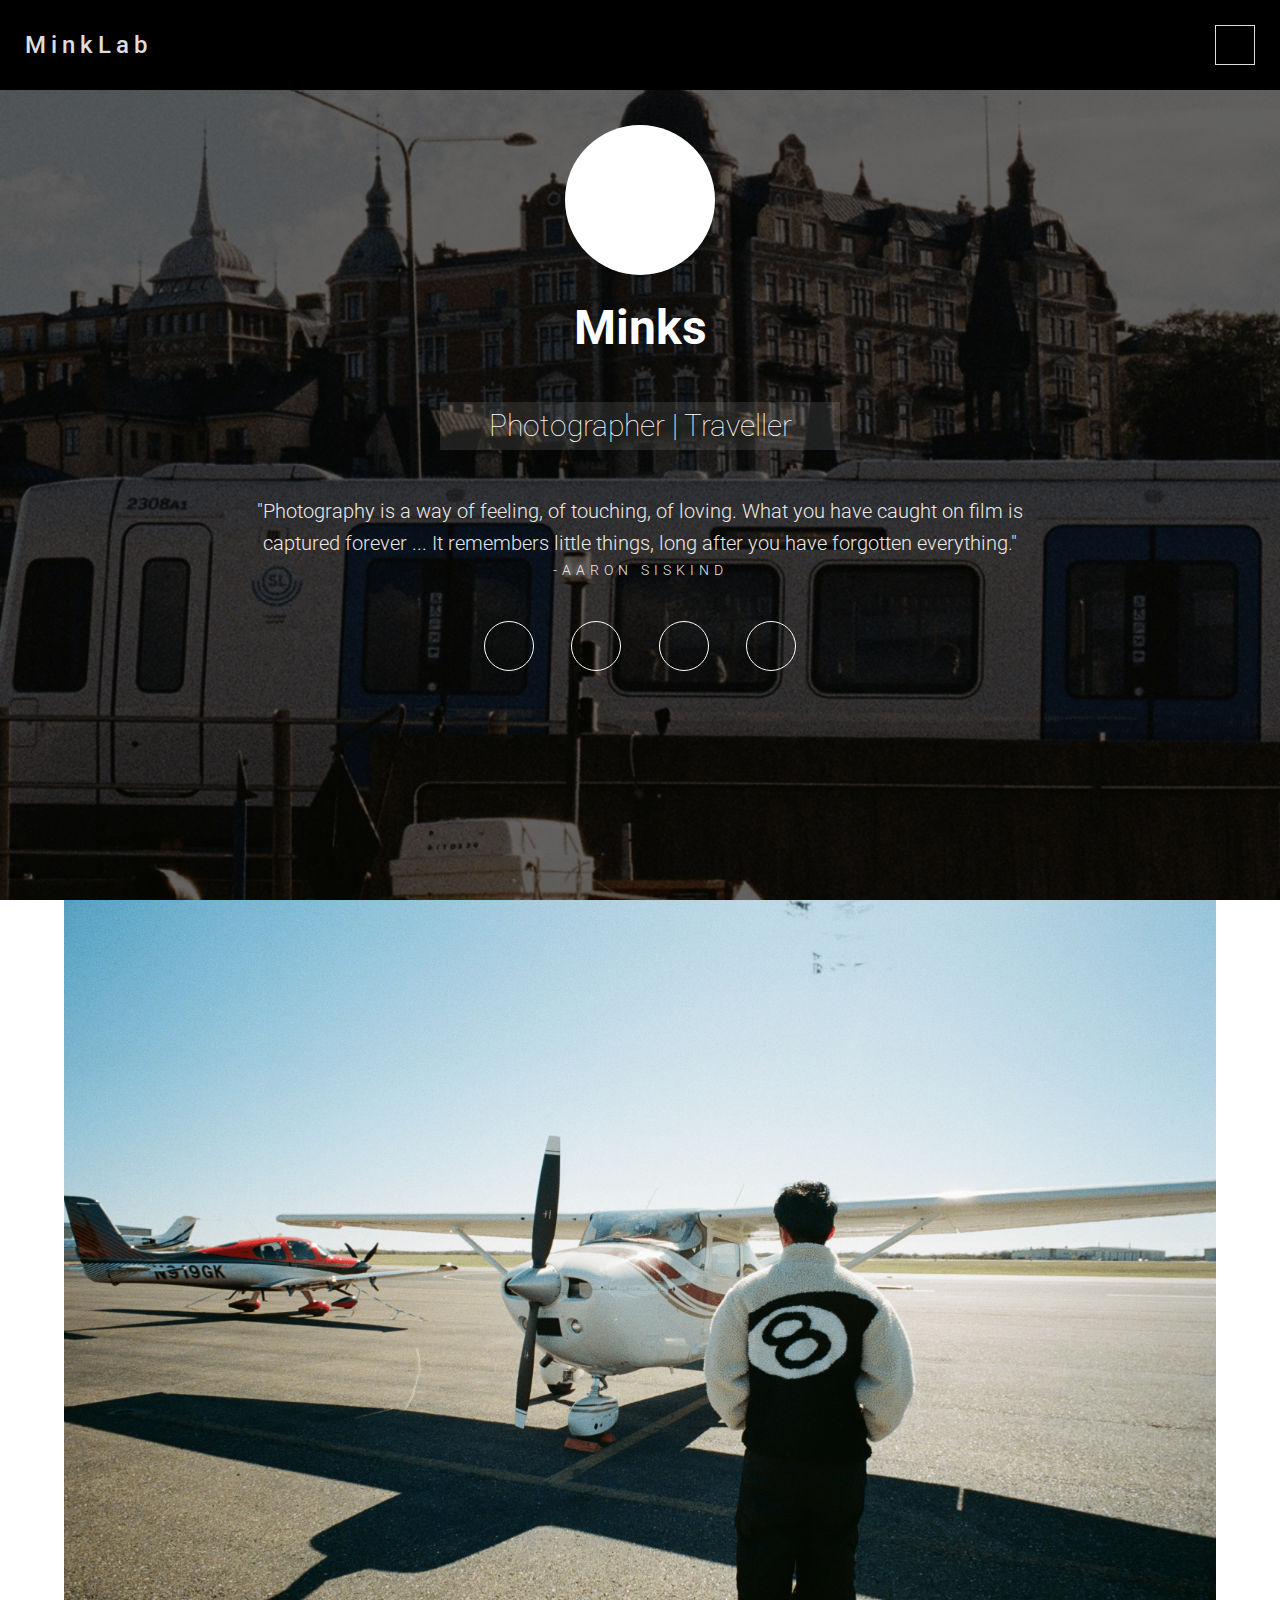
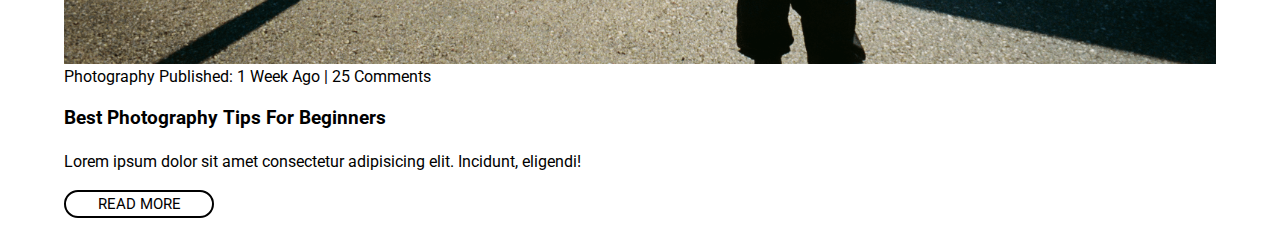
==== blog.html @ 10f5ee4d "changed stylesheet link to style css" ====
<!DOCTYPE html>
<html>
    <head>
        <meta charset="utf-8">
        <meta http-equiv="X-UA-Compatible" content="IE=edge">
        <title>Photography Site</title>
        <meta name = "viewport" content = "width=device-width, intial-scale=1.0">
        <link rel="stylesheet" href="style.css">
        <script src="https://kit.fontawesome.com/dbed6b6114.js" crossorigin="anonymous"></script>
    </head>
    <body>

        <header class = "header">
            <div class = "nav-section">
                <div class = "brand-and-navBtn">
                    <span class = "brand-name">
                        MinkLab
                    </span>
                    <span class = "navBtn flex">
                        <i class = "fas fa-bars"></i>
                    </span>
                </div>

                <nav class = "top-nav">
                    <ul>
                        <li><a href = "index.html">Home</a></li>
                        <li><a href = "gallery.html">Gallery</a></li>
                        <li><a href = "blog.html"  class = "active">Blog</a></li>
                        <li><a href = "contact.html">Contact</a></li>
                    </ul>
                </nav>
                <span class = "search-icon">
                    <i class = "fas fa-search"></i>
                </span>
            </div>

            <div class = "container about">
                <div class = "about-content">
                    <div class = "about-img flex">
                        <img src = "images/about-img.jpg" alt = "photographer img">
                    </div>
                    <h2>Minks</h2>
                    <h3>Photographer | Traveller</h3>
                    <blockquote>
                        "Photography is a way of feeling, of touching, of loving. What you have caught on film is captured forever ... It remembers little things, long after you have forgotten everything."
                        <span>-Aaron Siskind</span>
                    </blockquote>
                </div>

                <div class = "social-icons">
                    <ul>
                        <li>
                            <a href = "#"><i class = "fab fa-facebook"></i></a>
                        </li>
                        <li>
                            <a href = "#"><i class = "fab fa-twitter"></i></a>
                        </li>
                        <li>
                            <a href = "#"><i class = "fab fa-instagram"></i></a>
                        </li>
                        <li>
                            <a href = "#"><i class = "fab fa-pinterest"></i></a>
                        </li>
                    </ul>
                </div>
            </div>
        </header>

        <section class = "section-four">
            <div class = "container">
                <div class = "blogs">
                    <div class = "blog-wrapper-lg">
                        <!-- single blog post -->
                        <div class = "blog">
                            <img src = "images/bg1.png">
                            <div class = "blog-content">
                                <span class = "badge">Photography</span>
                                <span class = "misc-info">
                                    Published: 1 Week Ago | 25 Comments
                                </span>
                                <h3 class = "blog-title">
                                    Best Photography Tips For Beginners
                                </h3>
                                <p class = "blog-text">
                                    Lorem ipsum dolor sit amet consectetur adipisicing elit. Incidunt, eligendi!
                                </p>
                                <a href = "#" class = "btn">Read More</a>
                            </div>
                        </div>
---- style.css ----
@import url('https://fonts.googleapis.com/css2?family=Roboto:ital,wght@0,100;0,300;0,400;0,500;0,700;0,900;1,100;1,300;1,400;1,500;1,700;1,900&display=swap');

:root{
    --white: #ddd;
    --dark: #000000;
    --lightGrey: #474b4f;
    --lightgreen: #000000;
    --darkgreen: #000000;
    --transition: all 0.5s ease;
}

*{
    padding: 0;
    margin: 0;
    box-sizing: border-box;
    font-family: 'Roboto', sans-serif;
}

body{ 
    line-height: 1.6;

}
img {
    width: 100%;
    display: block;
}
ul li {
    list-style: none;
}
a{
    text-decoration: none;
    color: #000
}
h1, h2, h3, h4, h5, h6, p{
    margin: 15px 0;
}

.flex{
    display: flex;
    justify-content: center;
    align-items: center;

}

.container{
    width: 90vw;
    margin: 0 auto;
}

.btn{
    background: var(--darkgreen);
    border: none;
    display: block;
    width: 150px;
    text-align: center;
    color: var(--darkgreen);
    text-transform: uppercase;
    background: transparent;
    font-size: 15px;
    padding: 2px solid;
    border: 2px solid var(--darkgreen);
    border-radius: 25px;
    margin: 15px 0;
    transition: var(--transition);
}
.active{
    color: var(--lightGreen)!important;
}
.header{
    min-height: 100vh;
    background: linear-gradient(rgba(0, 0, 0, 0.6), rgba(0, 0, 0, 0.6)), url("images/bg6.png") center/cover no-repeat;
    color: #fff;
}
.top-nav a{
    color: #fff;
}
.brand-and-navBtn{
    background: #000;
    position: relative;
    z-index: 999;
    height: 90px;
    display: flex;
    justify-content: space-between;
    align-items: center;
    font-weight: 500;
    font-size: 24px;
    padding: 15px 25px;
    color: var(--white);
}
.brand-name{
    letter-spacing: 5px;
    cursor: pointer;
}
.navBtn{
    width: 40px;
    height: 40px;
    border: 1px solid var(--white);
    cursor: pointer;
}
.navBtn:hover{
    background: #fff;
    color: #000;
    transition: var(--transition);
}
.top-nav{
    background: #000;
    transform: translateY(-600px);
    transition: var(--transition);
}
.showNav{
    transform: translateY(0);
}
.search-icon{
    display: none;
}
.top-nav ul li{
    padding: 10px 0;
}
.top-nav ul a{
    position: relative;
    font-weight: 500;
    font-size: 18px;
    text-align: center;
    display: block;
}
.top-nav ul a::after{
    content: "";
    height: 2px;
    background: var(--lightGreen);
    position: absolute;
    bottom: -5px;
    left: 50%;
    transform: translateX(-50%);
    width: 0;
    transition: var(--transition);
}
.top-nav ul a:hover::after{
    width: 100px;
}
.about{
    margin-top: -160px;
}.about-content img{
    width: 140px;
    height: 140px;
    border-radius: 50%;
}
.about-img{
    background: #fff;
    width: 150px;
    height: 150px;
    margin: 0 auto;
    border-radius: 50%;
}
.about-content h2{
    font-size: 48px;
    text-align: center;
    margin-bottom: 35px;
    color: var(--lightGreen);
}
.about-content h3{
    color: #fff;
    font-size: 30px;
    font-weight: 100;
    background: rgba(255, 255, 255, 0.1);
    width: 400px;
    margin: 35px auto;
    text-align: center;
}
blockquote{
    font-size: 20px;
    font-weight: 300;
    opacity: 0.9;
    width: 60vw;
    margin: 45px auto 15px auto;
    text-align: center;
}
blockquote span{
    font-size: 14px;
    text-transform: uppercase;
    color: var(--darkGreen);
    font-weight: 300;
    letter-spacing: 5px;
    display: block;
}
.social-icons{
    width: 350px;
    margin: 40px auto 0 auto;
    padding-bottom: 30px;
}
.social-icons ul a{
    color: #fff;
    font-size: 30px;
    display: block;
    width: 50px;
    height: 50px;
    border: 1px solid #fff;
    border-radius: 50%;
    display: flex;
    justify-content: center;
    align-items: center;
    transition: var(--transition);
}
.social-icons ul{
    display: flex;
    justify-content: space-around;
}
.social-icons ul a:hover{
    background: var(--lightGreen);
    border-color: var(--lightGreen);
}



.section-one{
    margin: 40px 0;
    min-height: 100vh;
}
.sec-one-left{
    height: 100vh;
    background: url("images/bg1.png") center/cover no-repeat;
    box-shadow: 0px 0px 14px -1px rgba(0, 0, 0, 0.75);
    -webkit-box-shadow: 0px 0px 14px -1px rgba(0, 0, 0, 0.75);
    -moz-box-shadow: 0px 0px 14px -1px rgba(0, 0, 0, 0.75);
}
.sec-one-left div{
    color: #fff;
    height: 100%;
    display: flex;
    flex-direction: column;
    justify-content: flex-end;
    padding: 30px;
}
.sec-one-left div h3{
    font-size: 28px;
    opacity: 0.9;
}
.sec-one-left div p{
    font-weight: 300;
    opacity: 0.8;
}
.sec-one-right h3{
    color: var(--lightGrey);
}
.sec-one-right >h3{
    text-align: center;
}
.sec-one-right p{
    opacity: 0.9;
    font-weight: 300;
}
.work-content{
    margin: 50px 0;
}
.work-imgs{
    display: grid;
    grid-template-columns: repeat(2, 1fr);
    grid-column-gap: 20px;
}
.work-img-1{
    background: linear-gradient(rgba(0, 0, 0, 0), rgba(0, 0, 0, 0.6)), url("images/bg6.png") center/cover no-repeat;
    height: 400px;
    transition: var(--transition);
}
.work-img-2{
    background: linear-gradient(rgba(0, 0, 0, 0), rgba(0, 0, 0, 0.6)), url("images/bg7.png") center/cover no-repeat;
    height: 400px;
    transition: var(--transition);
}
.work-imgs div:hover{
    box-shadow: 0 0 8px #000;
    -webkit-box-shadow: 0 0 8px #000;
    -moz-box-shadow: 0 0 8px #000;
}.section-two{
    margin: 40px 0;
}
.section-two h2{
    text-align: center;
    font-size: 40px;
}
.section-two span{
    color: var(--darkGrey);
    text-align: center;
    display: block;
    font-size: 20px;
    margin-bottom: 30px;
}
.insta-imgs{
    display: grid;
    grid-template-columns: repeat(2, 1fr);
}
.insta-imgs > div{
    position: relative;
}
.icon-overlay{
    position: absolute;
    color: #fff;
    top: 0;
    left: 0;
    width: 100%;
    height: 100%;
    font-size: 50px;
    background: rgba(0, 0, 0, 0.4);
    opacity: 0;
    transition: var(--transition);
}
.insta-imgs > div:hover .icon-overlay{
    opacity: 1;
}


.section-three{
    margin: 40px 0;
}






.footer{
    background: var(--dark);
    color: #ffffff;
    padding: 40px 0;
    text-align: center;
}
.footer-container > div{
    margin: 40px 0;
}
.footer-container h2{
    color: var(--lightGreen);
    font-size: 36px;
    font-weight: 500;
    letter-spacing: 7px;
}
.footer-container p{
    opacity: 0.7;
}
.subs{
    background: #000000;
    width: 350px;
    display: flex;
    justify-content: space-between;
    align-items: center;
    margin: 30px auto;
}
.subs i{
    font-size: 26px;
    flex: 10%;
    display: block;
}
.subs input{
    flex: 60%;
    background: transparent;
    border: none;
    font-size: 16px;
    padding: 0 5px;
    outline: 0;
    color: #fff;
}
.subs button{
    flex: 30%;
    font-size: 16px;
    padding: 15px 0;
    font-weight: bold;
    background: var(--lightGreen);
    border: none;
    transition: var(--transition);
    cursor: pointer;
}
.subs button:hover{
    color: #fff;
}
.footer > p{
    text-align: center;
    font-size: 14px;
}

.section-three{
    margin: 40px 0;
}
.single-img{
    position: relative;
    margin: 10px;
}
.single-img-content{
    position: absolute;
    bottom: 0;
    left: 0;
    right: 0;
    color: #fff;
    padding: 5px 30px;
    background: rgba(0, 0, 0, 0.7);
}

.single-img-content h3{
    font-size: 18px;
    font-weight: 300;
    text-transform: uppercase;
}
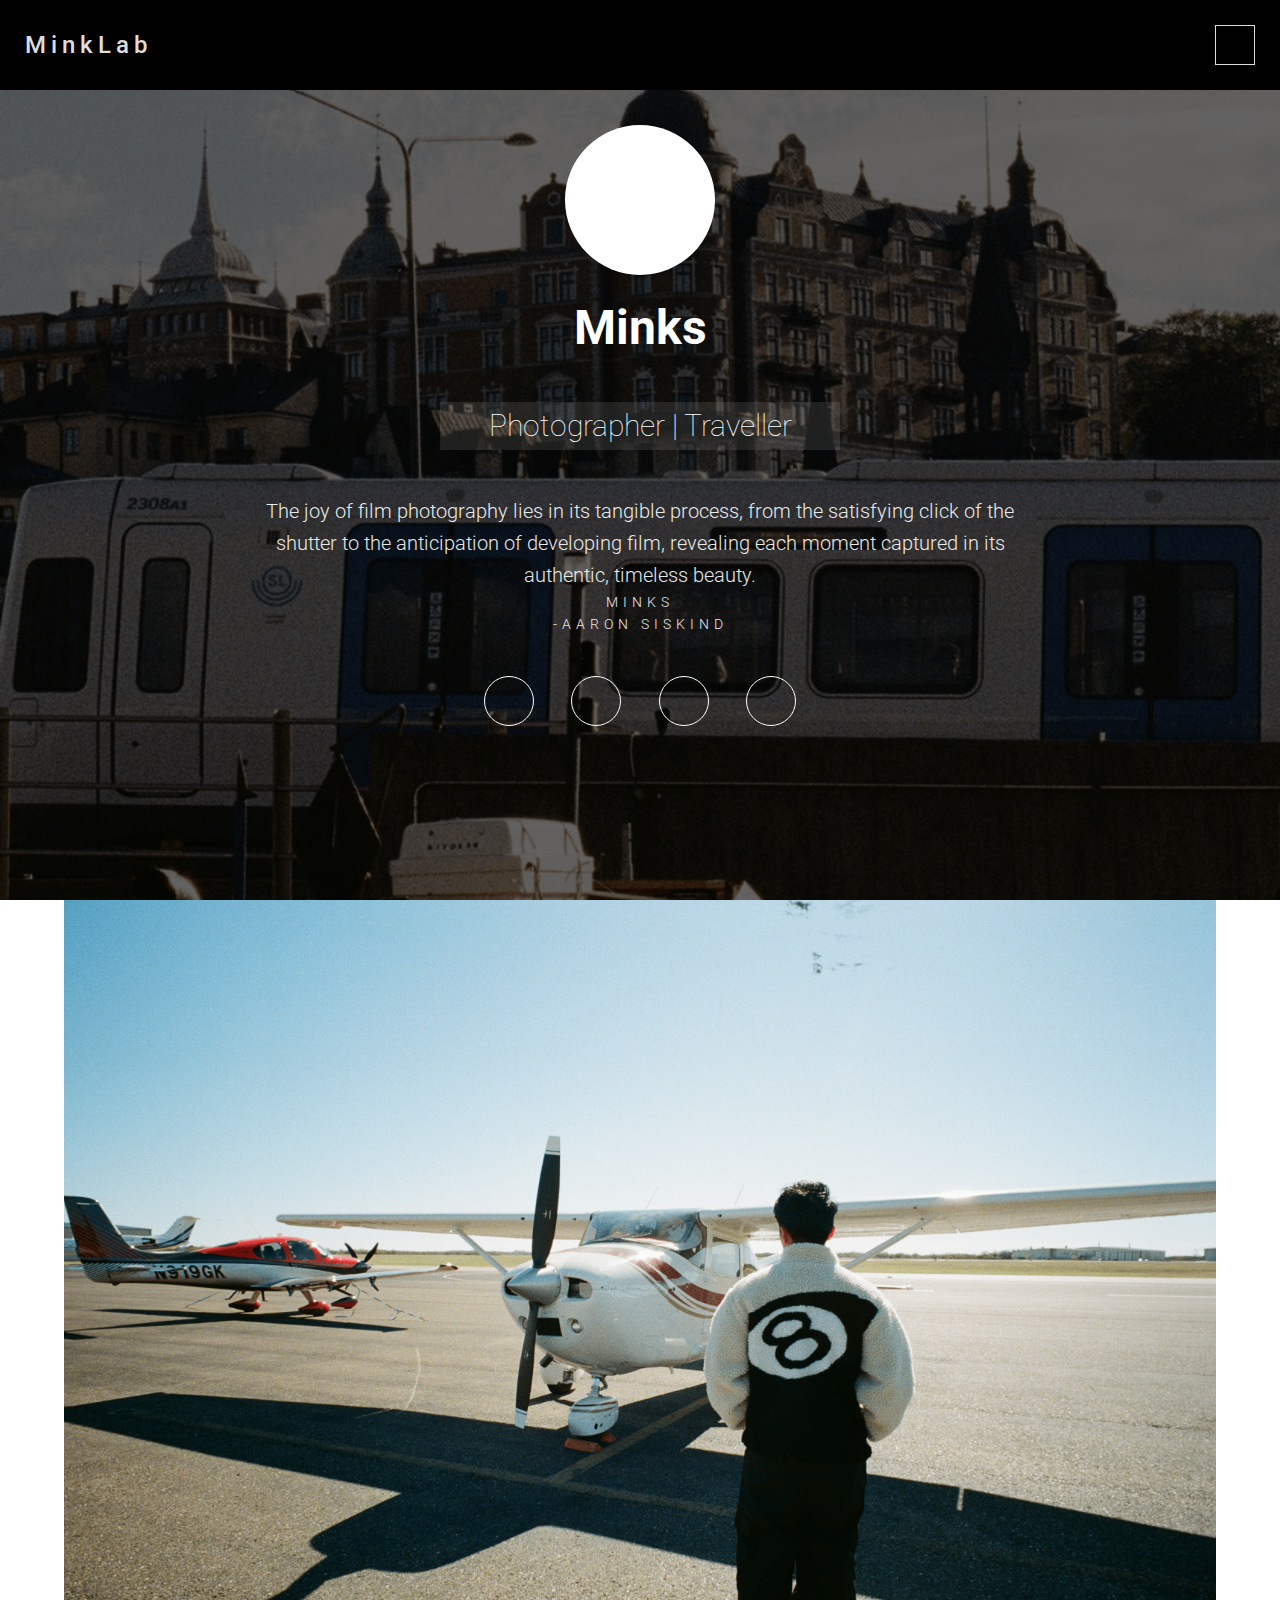
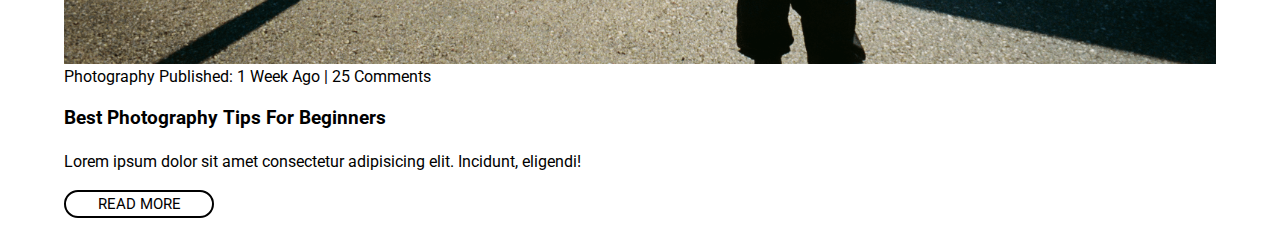
==== commit a7c30962: "quote change" ====
--- a/blog.html
+++ b/blog.html
@@ -37,12 +37,12 @@
             <div class = "container about">
                 <div class = "about-content">
                     <div class = "about-img flex">
-                        <img src = "images/about-img.jpg" alt = "photographer img">
+                        <img src = "images/pfp1.png" alt = "photographer img">
                     </div>
                     <h2>Minks</h2>
                     <h3>Photographer | Traveller</h3>
                     <blockquote>
-                        "Photography is a way of feeling, of touching, of loving. What you have caught on film is captured forever ... It remembers little things, long after you have forgotten everything."
+                        The joy of film photography lies in its tangible process, from the satisfying click of the shutter to the anticipation of developing film, revealing each moment captured in its authentic, timeless beauty.                        <span>Minks</span>
                         <span>-Aaron Siskind</span>
                     </blockquote>
                 </div>
@@ -70,7 +70,7 @@
             <div class = "container">
                 <div class = "blogs">
                     <div class = "blog-wrapper-lg">
-                        <!-- single blog post -->
+                        
                         <div class = "blog">
                             <img src = "images/bg1.png">
                             <div class = "blog-content">
--- a/style.css
+++ b/style.css
@@ -396,4 +396,62 @@
     font-size: 18px;
     font-weight: 300;
     text-transform: uppercase;
-}+}
+
+/*** contact.html ***/
+
+.section-five{
+    margin: 40px 0;
+}
+.section-five .container div{
+    margin: 20px 0;
+}
+.contact-top{
+    text-align: center;
+}
+.contact-top h3{
+    font-size: 28px;
+}
+.contact-top p{
+    font-weight: 300;
+    width: 70%;
+    margin: 0 auto;
+}
+.contact-middle div{
+    text-align: center;
+    padding: 25px 0;
+    background: var(--dark);
+    color: #fff;
+}
+.contact-middle div span{
+    display: block;
+}
+.contact-icon{
+    font-size: 30px;
+}
+.contact-middle div span:nth-child(2){
+    font-size: 18px;
+    font-weight: bold;
+}
+.contact-middle div p{
+    font-weight: 300;
+    opacity: 0.7;
+}
+.contact-bottom{
+    margin-top: 50px!important;
+}
+.form input[type = "text"], .form input[type = "email"], .form textarea{
+    width: 100%;
+    font-size: 16px;
+    padding: 10px 15px;
+    margin: 10px 0;
+    border: 1px solid var(--lightGreen);
+    outline: none;
+    border-radius: 5px;
+}
+.contact-bottom .form{
+    padding: 0 20px;
+}
+
+/*** Media Queries ***/
+
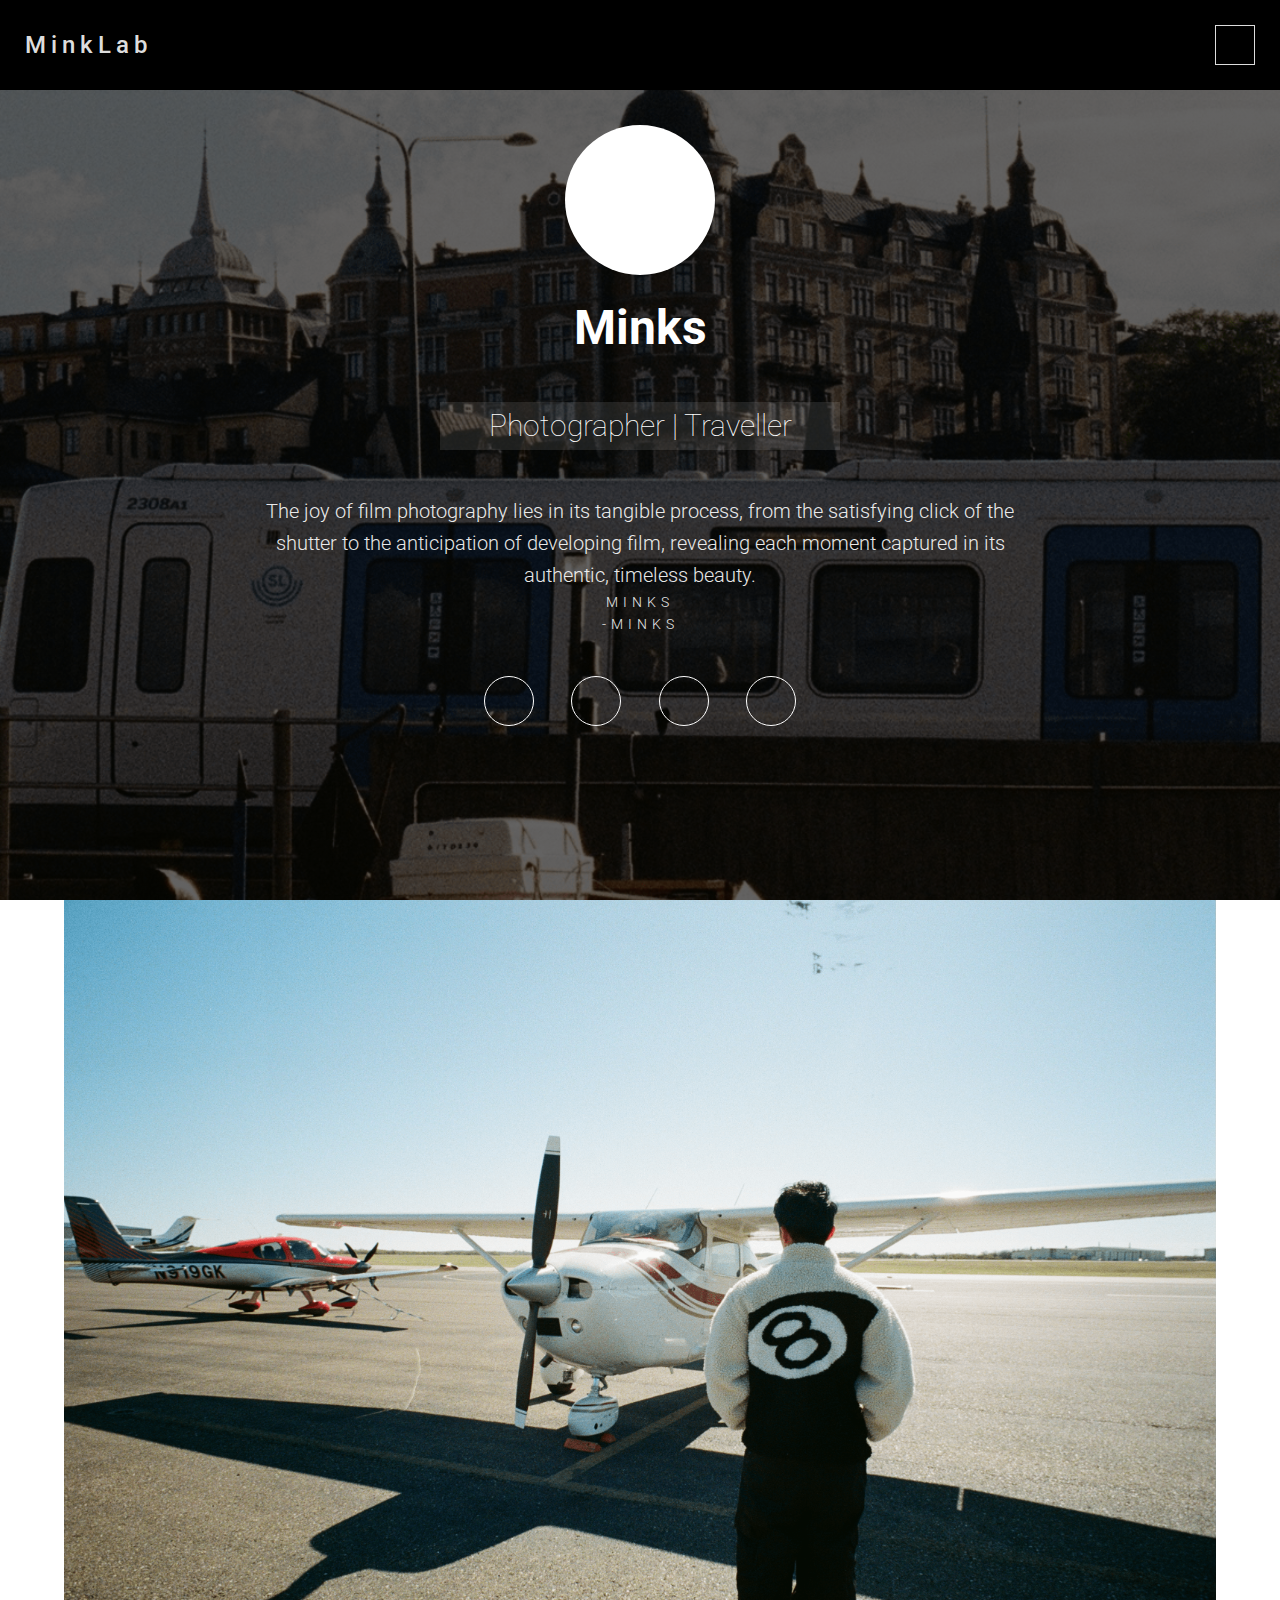
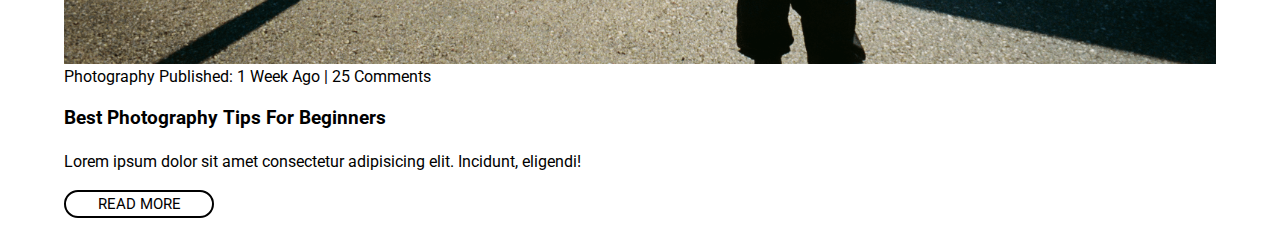
==== commit 29dfd5fd: "minks" ====
--- a/blog.html
+++ b/blog.html
@@ -43,7 +43,7 @@
                     <h3>Photographer | Traveller</h3>
                     <blockquote>
                         The joy of film photography lies in its tangible process, from the satisfying click of the shutter to the anticipation of developing film, revealing each moment captured in its authentic, timeless beauty.                        <span>Minks</span>
-                        <span>-Aaron Siskind</span>
+                        <span>-Minks</span>
                     </blockquote>
                 </div>
 
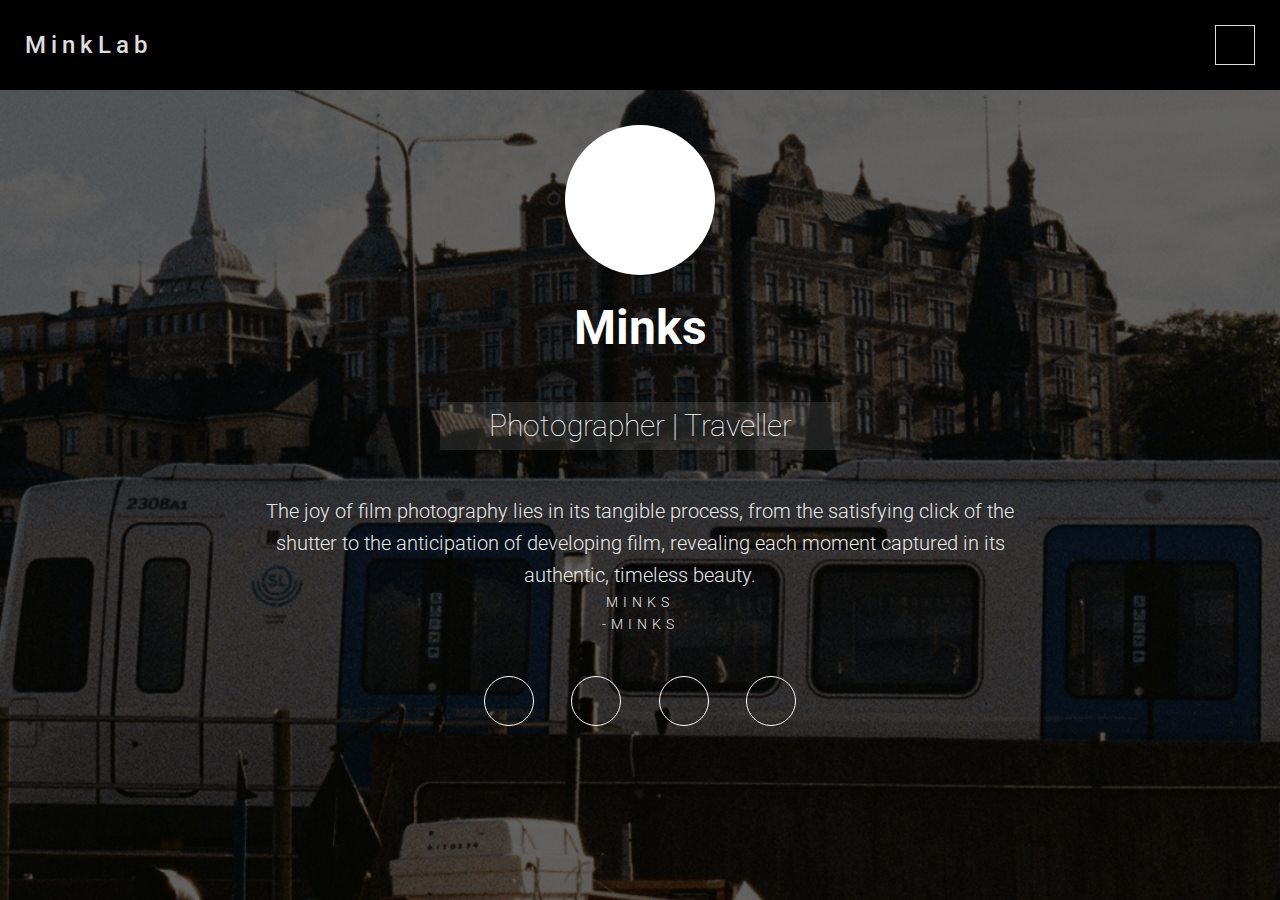
==== commit e6f33e5d: "ommiited changes to blog" ====
--- a/blog.html
+++ b/blog.html
@@ -3,7 +3,7 @@
     <head>
         <meta charset="utf-8">
         <meta http-equiv="X-UA-Compatible" content="IE=edge">
-        <title>Photography Site</title>
+        <title>MinkLab Films</title>
         <meta name = "viewport" content = "width=device-width, intial-scale=1.0">
         <link rel="stylesheet" href="style.css">
         <script src="https://kit.fontawesome.com/dbed6b6114.js" crossorigin="anonymous"></script>
@@ -66,24 +66,6 @@
             </div>
         </header>
 
-        <section class = "section-four">
-            <div class = "container">
-                <div class = "blogs">
-                    <div class = "blog-wrapper-lg">
-                        
-                        <div class = "blog">
-                            <img src = "images/bg1.png">
-                            <div class = "blog-content">
-                                <span class = "badge">Photography</span>
-                                <span class = "misc-info">
-                                    Published: 1 Week Ago | 25 Comments
-                                </span>
-                                <h3 class = "blog-title">
-                                    Best Photography Tips For Beginners
-                                </h3>
-                                <p class = "blog-text">
-                                    Lorem ipsum dolor sit amet consectetur adipisicing elit. Incidunt, eligendi!
-                                </p>
-                                <a href = "#" class = "btn">Read More</a>
-                            </div>
-                        </div>+        <script src="script.js"></script>
+    </body>
+    </html>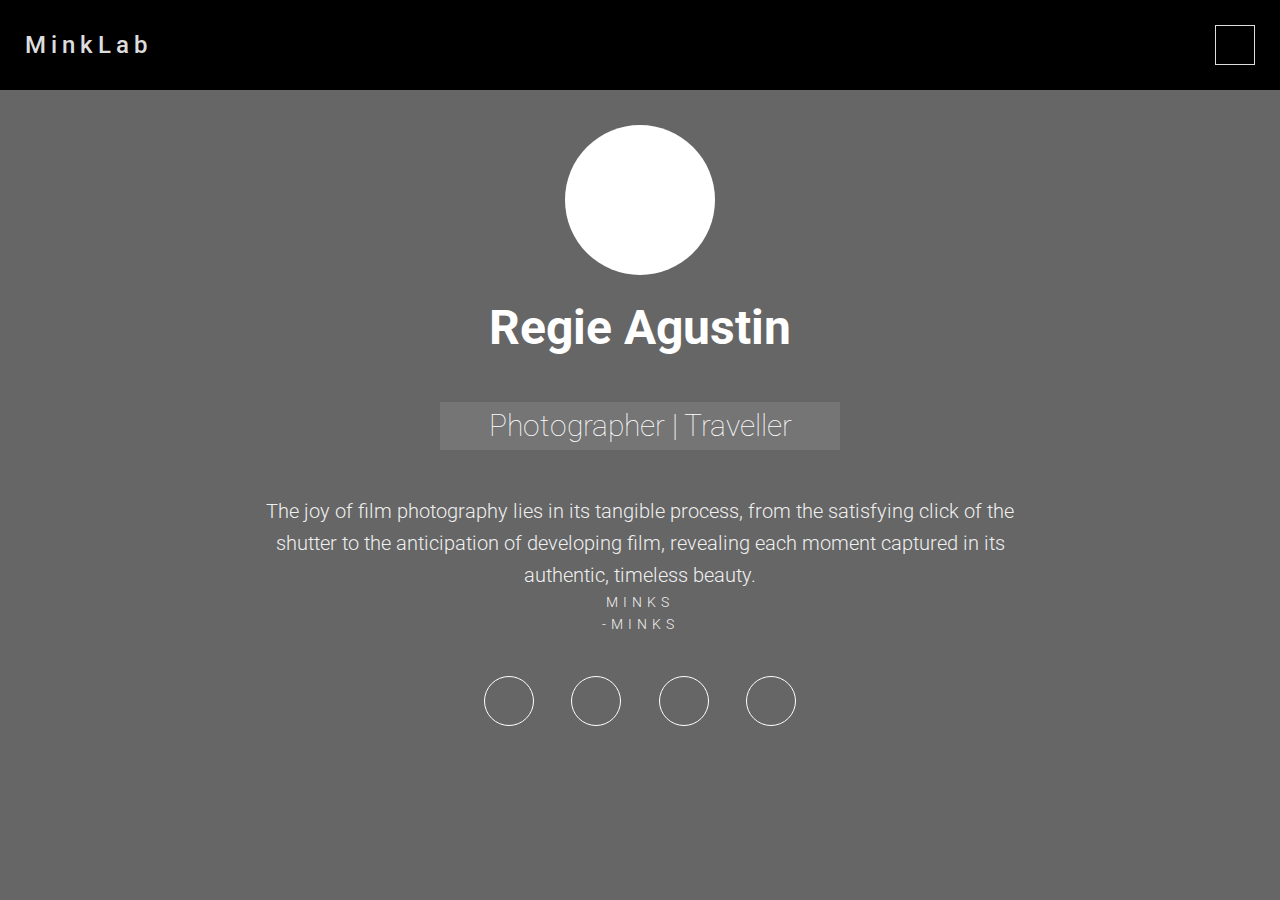
==== commit a3e2cc87: "little more touch up with the quotes" ====
--- a/blog.html
+++ b/blog.html
@@ -39,7 +39,7 @@
                     <div class = "about-img flex">
                         <img src = "images/pfp1.png" alt = "photographer img">
                     </div>
-                    <h2>Minks</h2>
+                    <h2>Regie Agustin</h2>
                     <h3>Photographer | Traveller</h3>
                     <blockquote>
                         The joy of film photography lies in its tangible process, from the satisfying click of the shutter to the anticipation of developing film, revealing each moment captured in its authentic, timeless beauty.                        <span>Minks</span>
--- a/style.css
+++ b/style.css
@@ -68,7 +68,7 @@
 }
 .header{
     min-height: 100vh;
-    background: linear-gradient(rgba(0, 0, 0, 0.6), rgba(0, 0, 0, 0.6)), url("images/bg6.png") center/cover no-repeat;
+    background: linear-gradient(rgba(0, 0, 0, 0.6), rgba(0, 0, 0, 0.6)), url("images/bg4.png") center/cover no-repeat;
     color: #fff;
 }
 .top-nav a{
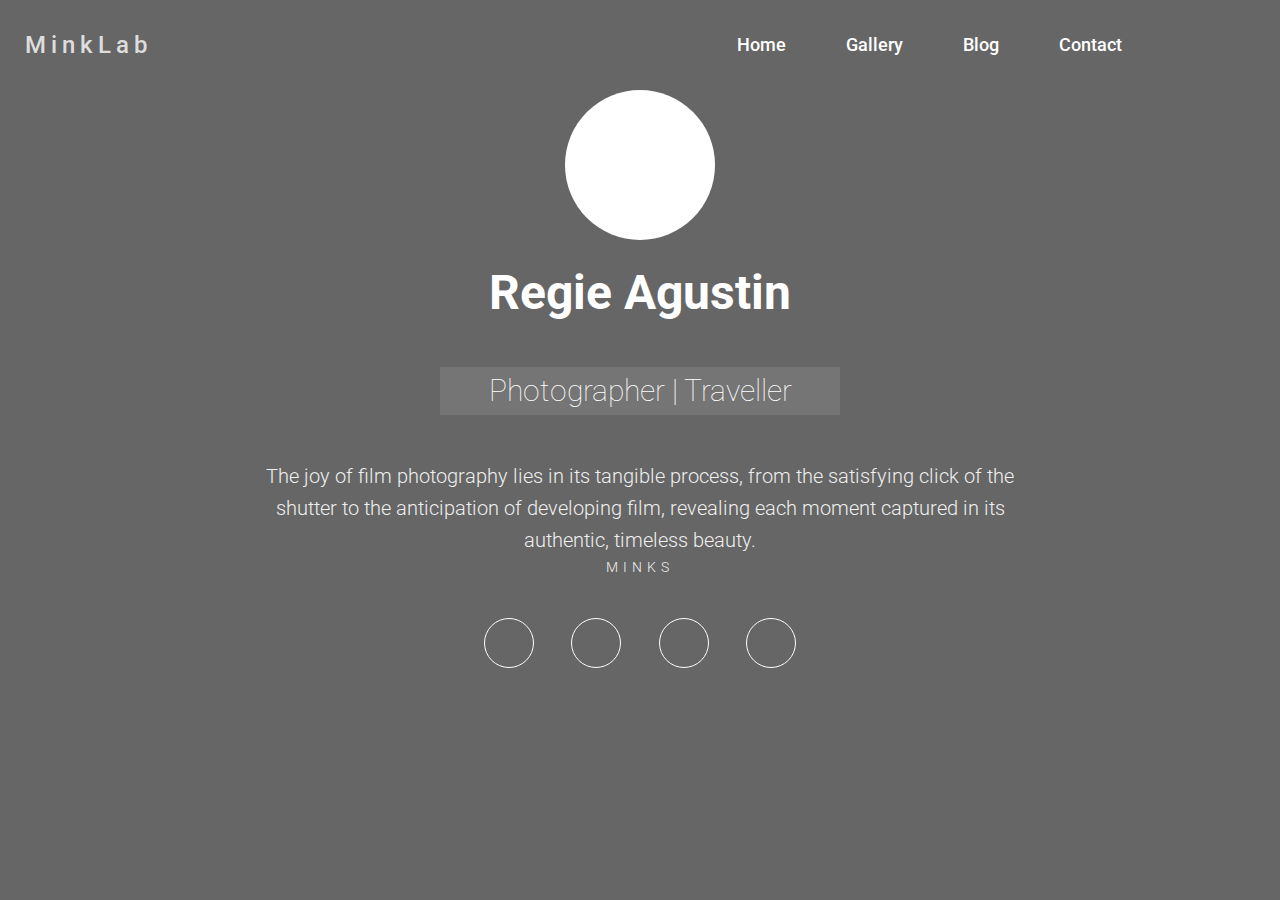
==== commit f2fd7670: "deleted dupe" ====
--- a/blog.html
+++ b/blog.html
@@ -43,7 +43,7 @@
                     <h3>Photographer | Traveller</h3>
                     <blockquote>
                         The joy of film photography lies in its tangible process, from the satisfying click of the shutter to the anticipation of developing film, revealing each moment captured in its authentic, timeless beauty.                        <span>Minks</span>
-                        <span>-Minks</span>
+                       
                     </blockquote>
                 </div>
 
--- a/style.css
+++ b/style.css
@@ -257,12 +257,12 @@
     grid-column-gap: 20px;
 }
 .work-img-1{
+    background: linear-gradient(rgba(0, 0, 0, 0), rgba(0, 0, 0, 0.6)), url("images/bg8.jpg") center/cover no-repeat;
+    height: 400px;
+    transition: var(--transition);
+}
+.work-img-2{
     background: linear-gradient(rgba(0, 0, 0, 0), rgba(0, 0, 0, 0.6)), url("images/bg6.png") center/cover no-repeat;
-    height: 400px;
-    transition: var(--transition);
-}
-.work-img-2{
-    background: linear-gradient(rgba(0, 0, 0, 0), rgba(0, 0, 0, 0.6)), url("images/bg7.png") center/cover no-repeat;
     height: 400px;
     transition: var(--transition);
 }
@@ -421,7 +421,7 @@
     text-align: center;
     padding: 25px 0;
     background: var(--dark);
-    color: #fff;
+    color: #ffffff;
 }
 .contact-middle div span{
     display: block;
@@ -445,13 +445,116 @@
     font-size: 16px;
     padding: 10px 15px;
     margin: 10px 0;
-    border: 1px solid var(--lightGreen);
+    border: 2px solid var(--dark);
     outline: none;
     border-radius: 5px;
+    
 }
 .contact-bottom .form{
     padding: 0 20px;
 }
 
 /*** Media Queries ***/
-
+@media sceen and (min-width: 678px){
+    .contact-middle{
+        display:grid;
+        grid-template-columns: repeat(2, 1fr);
+        grid-column-gap: 20px;
+    }
+}
+@media screen and (min-width: 800px) {
+    .insta-imgs{
+        grid-template-columns: repeat(2, 1fr);
+    }
+    .gallery{
+        display: grid;
+        grid-template-columns: repeat(2, 1fr);
+    }
+    .blog-wrapper-sm{
+        display: grid;
+        grid-template-columns: repeat(2, 1fr);
+        grid-gap: 20px;
+    }
+}
+
+@media screen and (min-width: 992px){
+    .nav-section{
+        display: flex;
+        justify-content: space-between;
+    }
+    .navBtn{
+        display: none;
+    }
+    .brand-and-navBtn{
+        flex: 0 0 10%;
+        background: none;
+    }
+    .top-nav{
+        flex: 0 1 100%;
+        display: flex;
+        justify-content: flex-end;
+        align-items: center;
+        transition: transform 0s ease;
+        transform: translateY(0);
+        background: transparent;
+    }
+    .top-nav ul{
+        display: flex;
+    }
+    .top-nav ul li{
+        margin-right: 30px;
+        margin-left: 30px;
+    }
+    .about{
+        margin-top: 0;
+    }
+    .search-icon{
+        flex: 0 0 10%;
+        display: block;
+        display: flex;
+        justify-content: center;
+        align-items: center;
+        font-size: 24px;
+        cursor: pointer;
+        transition: var(--transition);
+    }
+    .search-icon i:hover{
+        transform: scale(1.2);
+    }
+    .contact-middle{
+        grid-template-columns: repeat(4, 1fr);
+    }
+    .contact-bottom{
+        display: grid;
+        grid-template-columns: repeat(2, 1fr);
+        grid-column-gap: 40px;
+    }
+
+}
+@media screen and (min-width: 1000px){
+    .section-one .container{
+        display: grid;
+        grid-template-columns: repeat(2, 1fr);
+        grid-column-gap: 50px;
+    }
+    .sec-one-left{
+        align-self: center;
+    }
+    .work-content{
+        margin-top: 0;
+    }
+    .sec-one-left{
+        height: 100%;
+    }
+    .blog-wrapper-lg{
+        display: grid;
+        grid-template-columns: repeat(2, 1fr);
+        grid-gap: 20px;
+    }
+    .footer-container{
+        display: grid;
+        grid-template-columns: repeat(2, 1fr);
+        grid-gap: 20px;
+    }
+}
+
